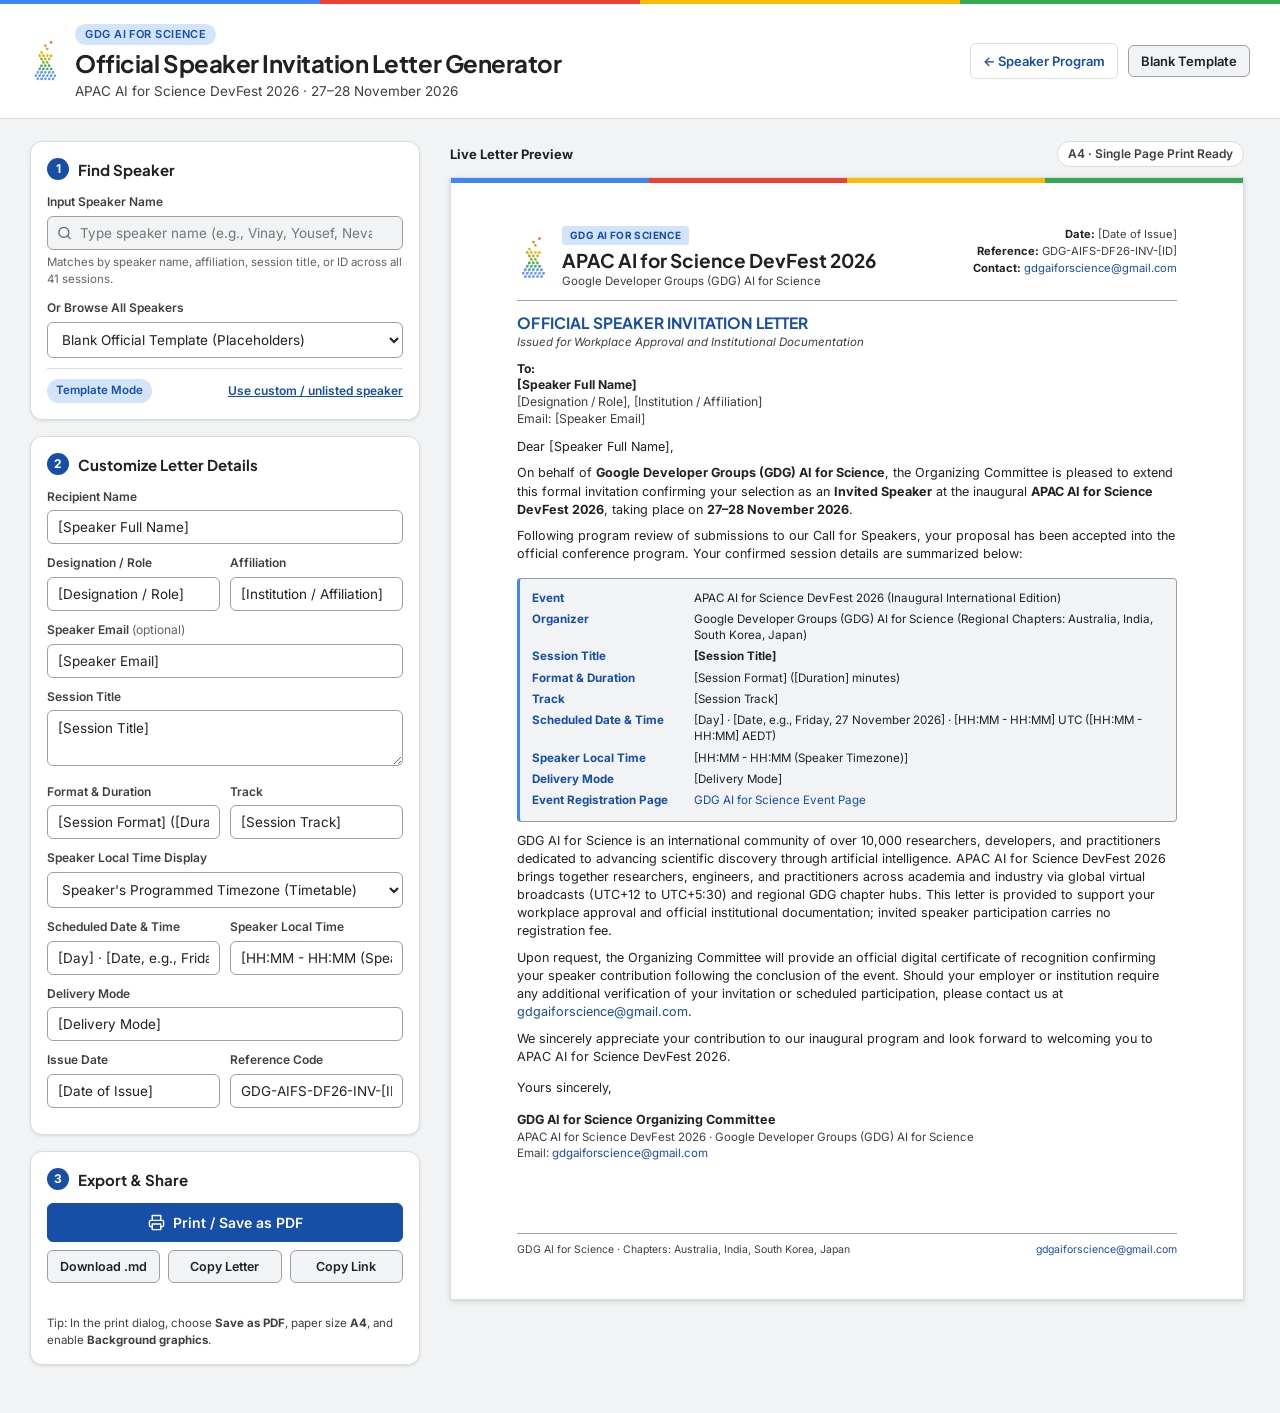
==== letter.html @ a26cb940 "Sync local files and add invites" ====
<!DOCTYPE html>
<html lang="en">

<head>
  <meta charset="UTF-8" />
  <meta name="viewport" content="width=device-width, initial-scale=1.0" />
  <title>Speaker Invitation Letter Generator — APAC AI for Science DevFest 2026</title>
  <link rel="icon" type="image/png" href="ai-for-science_beaker.png" />
  <link rel="preconnect" href="https://fonts.googleapis.com">
  <link rel="preconnect" href="https://fonts.gstatic.com" crossorigin>
  <link
    href="https://fonts.googleapis.com/css2?family=Inter:wght@400;500;600;700&amp;family=Plus+Jakarta+Sans:wght@600;700&amp;display=swap"
    rel="stylesheet">
  <link rel="stylesheet" href="styles.css" />
  <link rel="stylesheet" href="letter.css" />
</head>

<body>
  <div class="google-accent-bar no-print"></div>

  <header class="app-header no-print">
    <div class="app-container app-header-inner">
      <div class="app-brand">
        <img src="ai-for-science_beaker.png" alt="AI for Science logo" class="app-brand-logo" />
        <div>
          <div class="eyebrow app-eyebrow">GDG AI for Science</div>
          <h1 class="app-title">Official Speaker Invitation Letter Generator</h1>
          <p class="app-subtitle">APAC AI for Science DevFest 2026 · 27–28 November 2026</p>
        </div>
      </div>

      <div class="app-header-actions">
        <a href="index.html" class="app-nav-link">← Speaker Program</a>
        <button type="button" id="resetTemplateBtn" class="btn-secondary-sm">Blank Template</button>
      </div>
    </div>
  </header>

  <main class="app-container workspace-grid">
    <aside class="controls-panel no-print" aria-label="Speaker selector and letter customization">
      <section class="panel-card">
        <div class="panel-step-header">
          <span class="step-pill">1</span>
          <h2>Find Speaker</h2>
        </div>

        <div class="field-group">
          <label for="speakerSearch" class="field-label">Input Speaker Name</label>
          <div class="combobox-wrap">
            <svg class="combobox-icon" viewBox="0 0 24 24" fill="none" stroke="currentColor" stroke-width="2"
              stroke-linecap="round" stroke-linejoin="round" aria-hidden="true">
              <circle cx="11" cy="11" r="8"></circle>
              <line x1="21" y1="21" x2="16.65" y2="16.65"></line>
            </svg>
            <input type="text" id="speakerSearch" class="field-input combobox-input"
              placeholder="Type speaker name (e.g., Vinay, Yousef, Nevasini)..." autocomplete="off"
              role="combobox" aria-expanded="false" aria-controls="speakerDropdown" aria-autocomplete="list" />
            <button type="button" id="clearSpeakerSearchBtn" class="combobox-clear" title="Clear speaker search"
              aria-label="Clear speaker search">&times;</button>
            <ul id="speakerDropdown" class="combobox-dropdown" role="listbox" aria-label="Matching speakers" hidden></ul>
          </div>
          <p class="field-hint">Matches by speaker name, affiliation, session title, or ID across all 41 sessions.</p>
        </div>

        <div class="field-group">
          <label for="speakerSelect" class="field-label">Or Browse All Speakers</label>
          <select id="speakerSelect" class="field-select">
            <option value="__TEMPLATE__">Blank Official Template (Placeholders)</option>
          </select>
        </div>

        <div class="status-row">
          <span id="modeBadge" class="mode-badge">Template Mode</span>
          <button type="button" id="customSpeakerBtn" class="btn-link-inline">Use custom / unlisted speaker</button>
        </div>
      </section>

      <section class="panel-card">
        <div class="panel-step-header">
          <span class="step-pill">2</span>
          <h2>Customize Letter Details</h2>
        </div>

        <div class="field-group">
          <label for="fieldSpeaker" class="field-label">Recipient Name</label>
          <input type="text" id="fieldSpeaker" class="field-input" />
        </div>

        <div class="field-grid-2">
          <div class="field-group">
            <label for="fieldDesignation" class="field-label">Designation / Role</label>
            <input type="text" id="fieldDesignation" class="field-input" />
          </div>
          <div class="field-group">
            <label for="fieldAffiliation" class="field-label">Affiliation</label>
            <input type="text" id="fieldAffiliation" class="field-input" />
          </div>
        </div>

        <div class="field-group">
          <label for="fieldEmail" class="field-label">Speaker Email <span class="label-opt">(optional)</span></label>
          <input type="email" id="fieldEmail" class="field-input"
            placeholder="Leave blank to omit or enter email for workplace letter" />
        </div>

        <div class="field-group">
          <label for="fieldTitle" class="field-label">Session Title</label>
          <textarea id="fieldTitle" class="field-textarea" rows="2"></textarea>
        </div>

        <div class="field-grid-2">
          <div class="field-group">
            <label for="fieldFormat" class="field-label">Format &amp; Duration</label>
            <input type="text" id="fieldFormat" class="field-input" />
          </div>
          <div class="field-group">
            <label for="fieldTrack" class="field-label">Track</label>
            <input type="text" id="fieldTrack" class="field-input" />
          </div>
        </div>

        <div class="field-group">
          <label for="tzSelect" class="field-label">Speaker Local Time Display</label>
          <select id="tzSelect" class="field-select">
            <option value="PROGRAMMED">Speaker's Programmed Timezone (Timetable)</option>
            <option value="LOCAL">My Browser Local Time</option>
            <option value="Australia/Sydney">AEDT — Sydney (UTC+11)</option>
            <option value="Asia/Tokyo">JST / KST — Tokyo &amp; Seoul (UTC+9)</option>
            <option value="Australia/Perth">AWST / SGT — Perth &amp; Singapore (UTC+8)</option>
            <option value="Asia/Kolkata">IST — India (UTC+5:30)</option>
            <option value="Europe/Berlin">CET — Berlin &amp; Paris (UTC+1)</option>
            <option value="UTC">UTC</option>
            <option value="America/New_York">EST — US East (UTC-5)</option>
            <option value="America/Los_Angeles">PST — US West (UTC-8)</option>
          </select>
        </div>

        <div class="field-grid-2">
          <div class="field-group">
            <label for="fieldSchedule" class="field-label">Scheduled Date &amp; Time</label>
            <input type="text" id="fieldSchedule" class="field-input" />
          </div>
          <div class="field-group">
            <label for="fieldLocalTime" class="field-label">Speaker Local Time</label>
            <input type="text" id="fieldLocalTime" class="field-input" />
          </div>
        </div>

        <div class="field-group">
          <label for="fieldDelivery" class="field-label">Delivery Mode</label>
          <input type="text" id="fieldDelivery" class="field-input" />
        </div>

        <div class="field-grid-2">
          <div class="field-group">
            <label for="fieldIssueDate" class="field-label">Issue Date</label>
            <input type="text" id="fieldIssueDate" class="field-input" />
          </div>
          <div class="field-group">
            <label for="fieldRefId" class="field-label">Reference Code</label>
            <input type="text" id="fieldRefId" class="field-input" />
          </div>
        </div>
      </section>

      <section class="panel-card actions-card">
        <div class="panel-step-header">
          <span class="step-pill">3</span>
          <h2>Export &amp; Share</h2>
        </div>

        <button type="button" id="printPdfBtn" class="btn-primary">
          <svg width="17" height="17" viewBox="0 0 24 24" fill="none" stroke="currentColor" stroke-width="2"
            stroke-linecap="round" stroke-linejoin="round" aria-hidden="true">
            <polyline points="6 9 6 2 18 2 18 9"></polyline>
            <path d="M6 18H4a2 2 0 0 1-2-2v-5a2 2 0 0 1 2-2h16a2 2 0 0 1 2 2v5a2 2 0 0 1-2 2h-2"></path>
            <rect x="6" y="14" width="12" height="8"></rect>
          </svg>
          <span>Print / Save as PDF</span>
        </button>

        <div class="action-row-secondary">
          <button type="button" id="downloadMdBtn" class="btn-secondary">Download .md</button>
          <button type="button" id="copyMdBtn" class="btn-secondary">Copy Letter</button>
          <button type="button" id="copyLinkBtn" class="btn-secondary">Copy Link</button>
        </div>

        <p id="actionFeedback" class="action-feedback" role="status" aria-live="polite"></p>
        <p class="print-tip">Tip: In the print dialog, choose <strong>Save as PDF</strong>, paper size <strong>A4</strong>, and enable <strong>Background graphics</strong>.</p>
      </section>
    </aside>

    <section class="preview-panel" aria-label="Official invitation letter preview">
      <div class="preview-bar no-print">
        <span class="preview-bar-title">Live Letter Preview</span>
        <span class="preview-bar-meta">A4 · Single Page Print Ready</span>
      </div>

      <article class="letter-sheet" id="letterSheet">
        <div class="sheet-accent-bar" aria-hidden="true">
          <span class="seg-blue"></span>
          <span class="seg-red"></span>
          <span class="seg-yellow"></span>
          <span class="seg-green"></span>
        </div>

        <div class="sheet-inner" id="letterSheetInner">
          <p class="letter-p">Loading official invitation template…</p>
        </div>
      </article>
    </section>
  </main>

  <script src="data.js"></script>
  <script src="letter.js"></script>
</body>

</html>
---- styles.css ----
:root {
  /* Google News Partner Marketing Hub Light Palette (WCAG 2.2 AA Compliant) */
  --bg-page: #F1F3F4;
  --bg-surface: #FFFFFF;
  --bg-subtle: #F1F3F4;
  --border-light: #9AA0A6;
  --border-subtle: #DADCE0;

  --text-primary: #202124;
  --text-secondary: #3C4043;
  --text-muted: #5F6368;

  --brand-blue: #4285F4;
  --brand-red: #EA4335;
  --brand-yellow: #FBBC04;
  --brand-green: #34A853;
  --brand-orange: #E37400;

  --google-blue: #174EA6;
  --google-blue-hover: #174EA6;
  --google-blue-tint: #D2E3FC;
  --google-blue-text: #174EA6;

  --google-green: #0D652D;
  --google-green-tint: #CEEAD6;
  --google-green-text: #0D652D;

  --google-yellow: #FBBC04;
  --google-yellow-tint: #FEEFC3;
  --google-yellow-text: #202124;

  --google-red: #A50E0E;
  --google-red-tint: #FAD2CF;
  --google-red-text: #A50E0E;

  --teal-tint: #E4F7FB;
  --teal-text: #007B83;

  --radius-sm: 6px;
  --radius-md: 12px;
  --radius-pill: 999px;
  --shadow-sm: 0 1px 2px rgba(60, 64, 67, 0.08), 0 1px 3px 1px rgba(60, 64, 67, 0.04);
  --shadow-hover: 0 2px 6px rgba(60, 64, 67, 0.12), 0 1px 2px rgba(60, 64, 67, 0.08);
}

* {
  box-sizing: border-box;
  margin: 0;
  padding: 0;
}

body {
  font-family: 'Inter', -apple-system, BlinkMacSystemFont, "Segoe UI", Roboto, sans-serif;
  background-color: var(--bg-page);
  color: var(--text-primary);
  line-height: 1.55;
  -webkit-font-smoothing: antialiased;
  padding-bottom: 48px;
}

/* Top Google 4-Color Accent Bar */
.google-accent-bar {
  height: 4px;
  width: 100%;
  background: linear-gradient(90deg,
      #4285F4 0%, #4285F4 25%,
      #EA4335 25%, #EA4335 50%,
      #FBBC04 50%, #FBBC04 75%,
      #34A853 75%, #34A853 100%);
}

.container {
  max-width: 1060px;
  margin: 0 auto;
  padding: 0 20px;
}

/* Header */
.site-header {
  background: var(--bg-surface);
  border-bottom: 1px solid var(--border-subtle);
  padding: 28px 0 22px;
}

.eyebrow {
  display: inline-flex;
  align-items: center;
  gap: 8px;
  font-size: 12px;
  font-weight: 600;
  letter-spacing: 0.04em;
  text-transform: uppercase;
  color: var(--google-blue);
  background: var(--google-blue-tint);
  padding: 4px 12px;
  border-radius: var(--radius-pill);
  margin-bottom: 12px;
}

.header-top {
  display: flex;
  flex-wrap: wrap;
  justify-content: space-between;
  align-items: flex-end;
  gap: 16px;
}

h1 {
  font-family: 'Plus Jakarta Sans', 'Inter', sans-serif;
  font-size: clamp(22px, 3.2vw, 30px);
  font-weight: 700;
  color: var(--text-primary);
  letter-spacing: -0.02em;
  line-height: 1.2;
}

.subtitle {
  margin-top: 6px;
  font-size: 14.5px;
  color: var(--text-secondary);
  max-width: 700px;
}

.meta-pills {
  display: flex;
  flex-wrap: wrap;
  gap: 8px;
  margin-top: 14px;
}

.meta-pill {
  display: inline-flex;
  align-items: center;
  gap: 6px;
  font-size: 12.5px;
  color: var(--text-secondary);
  background: var(--bg-subtle);
  padding: 5px 11px;
  border-radius: var(--radius-sm);
  font-weight: 500;
}

/* Controls Toolbar */
.controls-wrapper {
  background: rgba(255, 255, 255, 0.96);
  backdrop-filter: blur(8px);
  border-bottom: 1px solid var(--border-light);
  position: sticky;
  top: 0;
  z-index: 30;
  padding: 14px 0;
}

.controls-row-main {
  display: grid;
  grid-template-columns: 1fr auto auto;
  gap: 10px;
  align-items: center;
}

.search-box {
  position: relative;
  width: 100%;
}

.search-box svg {
  position: absolute;
  left: 12px;
  top: 50%;
  transform: translateY(-50%);
  width: 17px;
  height: 17px;
  color: var(--text-muted);
  pointer-events: none;
}

.search-input {
  width: 100%;
  padding: 9px 34px 9px 38px;
  font-size: 14px;
  font-family: inherit;
  color: var(--text-primary);
  background: var(--bg-page);
  border: 1px solid var(--border-light);
  border-radius: var(--radius-sm);
  transition: border-color 0.15s, background-color 0.15s, box-shadow 0.15s;
}

.search-input:focus {
  outline: none;
  background: var(--bg-surface);
  border-color: var(--google-blue);
  box-shadow: 0 0 0 3px rgba(26, 115, 232, 0.14);
}

.clear-search {
  position: absolute;
  right: 8px;
  top: 50%;
  transform: translateY(-50%);
  background: none;
  border: none;
  color: var(--text-muted);
  cursor: pointer;
  font-size: 16px;
  line-height: 1;
  padding: 4px;
  display: none;
}

.clear-search.visible {
  display: block;
}

.tz-select-wrap {
  display: flex;
  align-items: center;
  gap: 6px;
}

.tz-label {
  font-size: 12px;
  font-weight: 600;
  color: var(--text-secondary);
  white-space: nowrap;
}

.select-control {
  padding: 8.5px 10px;
  font-size: 13px;
  font-family: inherit;
  font-weight: 500;
  color: var(--text-primary);
  background: var(--bg-surface);
  border: 1px solid var(--border-light);
  border-radius: var(--radius-sm);
  cursor: pointer;
}

.select-control:focus {
  outline: none;
  border-color: var(--google-blue);
}

/* Filter Chips Row */
.controls-row-filters {
  display: flex;
  flex-wrap: wrap;
  align-items: center;
  justify-content: space-between;
  gap: 10px;
  margin-top: 10px;
}

.chip-group {
  display: flex;
  flex-wrap: wrap;
  align-items: center;
  gap: 6px;
}

.day-tabs {
  display: inline-flex;
  background: var(--bg-subtle);
  padding: 3px;
  border-radius: var(--radius-sm);
}

.day-tab {
  border: none;
  background: transparent;
  color: var(--text-secondary);
  font-family: inherit;
  font-size: 12.5px;
  font-weight: 600;
  padding: 5px 11px;
  border-radius: 4px;
  cursor: pointer;
  transition: all 0.15s;
}

.day-tab.active {
  background: var(--bg-surface);
  color: var(--google-blue);
  box-shadow: 0 1px 2px rgba(0, 0, 0, 0.08);
}

.chip {
  border: 1px solid var(--border-light);
  background: var(--bg-surface);
  color: var(--text-secondary);
  font-family: inherit;
  font-size: 12.5px;
  font-weight: 500;
  padding: 5px 11px;
  border-radius: var(--radius-pill);
  cursor: pointer;
  transition: all 0.15s;
  display: inline-flex;
  align-items: center;
  gap: 5px;
  white-space: nowrap;
}

.chip:hover {
  background: var(--bg-subtle);
  color: var(--text-primary);
}

.chip.active {
  background: var(--google-blue-tint);
  border-color: #AECBFA;
  color: var(--google-blue-text);
  font-weight: 600;
}

.chip-dot {
  width: 7px;
  height: 7px;
  border-radius: 50%;
  display: inline-block;
}

/* Event Registration & Live Stream Actions */
.event-actions {
  display: flex;
  flex-wrap: wrap;
  align-items: center;
  gap: 8px;
}

.reg-link {
  display: inline-flex;
  align-items: center;
  gap: 5px;
  font-size: 12.5px;
  font-weight: 600;
  color: var(--google-blue);
  background: var(--bg-surface);
  border: 1px solid var(--brand-blue);
  padding: 5px 11px;
  border-radius: var(--radius-sm);
  text-decoration: none;
  white-space: nowrap;
  transition: background-color 0.15s, color 0.15s, border-color 0.15s;
}

.reg-link:hover {
  background: var(--google-blue-tint);
  border-color: var(--google-blue);
  text-decoration: underline;
}

.reg-link:focus-visible {
  outline: 2px solid var(--google-blue);
  outline-offset: 2px;
}

.btn-livestream {
  display: inline-flex;
  align-items: center;
  gap: 6px;
  font-size: 12.5px;
  font-weight: 600;
  color: var(--google-red-text);
  background: var(--google-red-tint);
  border: 1px solid var(--brand-red);
  padding: 5px 11px;
  border-radius: var(--radius-sm);
  text-decoration: none;
  white-space: nowrap;
  cursor: pointer;
  transition: background-color 0.15s, color 0.15s, border-color 0.15s, box-shadow 0.15s;
}

.btn-livestream:hover {
  background: var(--google-red);
  border-color: var(--google-red);
  color: var(--bg-surface);
  box-shadow: var(--shadow-sm);
}

.btn-livestream:focus-visible {
  outline: 2px solid var(--google-red);
  outline-offset: 2px;
}

.btn-livestream[href="TBD"] {
  cursor: not-allowed;
}

.tbd-badge {
  font-size: 10.5px;
  font-weight: 700;
  letter-spacing: 0.03em;
  color: var(--google-red-text);
  background: var(--bg-surface);
  border: 1px solid var(--brand-red);
  padding: 0.5px 5px;
  border-radius: 4px;
  line-height: 1.35;
}

.btn-livestream:not([href="TBD"]) .tbd-badge {
  display: none;
}

/* Status & Utility Bar */
.status-bar {
  display: flex;
  flex-wrap: wrap;
  justify-content: space-between;
  align-items: center;
  gap: 10px;
  margin: 18px 0 14px;
  font-size: 13px;
  color: var(--text-secondary);
}

.utility-btns {
  display: flex;
  gap: 8px;
  align-items: center;
}

.btn-text {
  background: none;
  border: 1px solid var(--border-light);
  background: var(--bg-surface);
  color: var(--text-secondary);
  font-family: inherit;
  font-size: 12px;
  font-weight: 500;
  padding: 5px 10px;
  border-radius: var(--radius-sm);
  cursor: pointer;
  transition: all 0.15s;
}

.btn-text:hover {
  color: var(--google-blue);
  border-color: var(--google-blue);
  background: var(--google-blue-tint);
}

/* Day Headers */
.day-section {
  margin-top: 24px;
}

.day-banner {
  display: flex;
  align-items: baseline;
  justify-content: space-between;
  flex-wrap: wrap;
  gap: 8px;
  padding-bottom: 10px;
  margin-bottom: 14px;
  border-bottom: 2px solid var(--text-primary);
}

.day-banner h2 {
  font-family: 'Plus Jakarta Sans', 'Inter', sans-serif;
  font-size: 19px;
  font-weight: 700;
  color: var(--text-primary);
}

.day-banner span {
  font-size: 13px;
  color: var(--text-secondary);
  font-weight: 500;
}

/* Break / Marker Row */
.marker-row {
  display: flex;
  align-items: center;
  gap: 14px;
  padding: 8px 14px;
  margin: 8px 0;
  font-size: 12.5px;
  color: var(--text-muted);
  border: 1px dashed var(--border-light);
  border-radius: var(--radius-sm);
  background: rgba(255, 255, 255, 0.55);
}

.marker-time {
  font-variant-numeric: tabular-nums;
  font-weight: 600;
  min-width: 145px;
  color: var(--text-secondary);
}

/* Session Card */
.session-card {
  background: var(--bg-surface);
  border: 1px solid var(--border-subtle);
  border-radius: var(--radius-md);
  padding: 18px 20px;
  margin-bottom: 12px;
  box-shadow: var(--shadow-sm);
  scroll-margin-top: 120px;
  transition: box-shadow 0.18s ease, border-color 0.18s ease;
}

.session-card:hover {
  box-shadow: var(--shadow-hover);
  border-color: var(--border-light);
}

.session-card.targeted {
  border-color: var(--google-blue);
  box-shadow: 0 0 0 2px rgba(26, 115, 232, 0.18), var(--shadow-hover);
}

.session-card.bookmarked {
  border-left: 4px solid var(--google-yellow);
}

.card-grid {
  display: grid;
  grid-template-columns: 165px 1fr;
  gap: 18px;
  align-items: start;
}

/* Left Time Column */
.time-col {
  display: flex;
  flex-direction: column;
  gap: 5px;
  padding-top: 2px;
}

.time-primary {
  font-size: 13.5px;
  font-weight: 700;
  color: var(--text-primary);
  font-variant-numeric: tabular-nums;
  line-height: 1.3;
}

.time-date-sub {
  font-size: 11.5px;
  color: var(--text-muted);
  font-weight: 500;
}

.format-badge {
  display: inline-flex;
  align-items: center;
  width: fit-content;
  margin-top: 4px;
  font-size: 11.5px;
  font-weight: 600;
  padding: 2.5px 8.5px;
  border-radius: 4px;
}

.fmt-talk {
  background: var(--google-blue-tint);
  color: var(--google-blue-text);
}

.fmt-workshop {
  background: var(--google-green-tint);
  color: var(--google-green-text);
}

.fmt-lightning {
  background: var(--google-yellow-tint);
  color: var(--google-yellow-text);
}

.fmt-custom {
  background: var(--google-red-tint);
  color: var(--google-red-text);
}

/* Right Content Column */
.content-col {
  min-width: 0;
}

.card-top-row {
  display: flex;
  justify-content: space-between;
  align-items: flex-start;
  gap: 12px;
}

.session-title {
  font-family: 'Plus Jakarta Sans', 'Inter', sans-serif;
  font-size: 16.5px;
  font-weight: 700;
  color: var(--text-primary);
  line-height: 1.35;
  cursor: pointer;
}

.session-title:hover {
  color: var(--google-blue);
}

.card-top-actions {
  display: inline-flex;
  align-items: center;
  gap: 2px;
  flex-shrink: 0;
}

.link-btn,
.bookmark-btn {
  background: transparent;
  border: 1px solid transparent;
  cursor: pointer;
  color: var(--text-muted);
  padding: 4px;
  border-radius: 6px;
  flex-shrink: 0;
  transition: all 0.15s;
  display: inline-flex;
  align-items: center;
  justify-content: center;
  text-decoration: none;
}

.link-btn:hover {
  background: var(--bg-subtle);
  color: var(--google-blue);
}

.link-btn.active {
  color: var(--google-blue);
}

.link-btn.copied {
  color: var(--google-green-text);
  background: var(--google-green-tint);
  font-size: 11.5px;
  font-weight: 600;
  gap: 3px;
  padding: 3px 7px;
}

.bookmark-btn:hover {
  background: var(--bg-subtle);
  color: var(--text-primary);
}

.bookmark-btn.active {
  color: var(--google-yellow);
}

.speaker-line {
  margin-top: 5px;
  font-size: 13.5px;
  color: var(--text-secondary);
  display: flex;
  flex-wrap: wrap;
  align-items: center;
  gap: 6px;
}

.speaker-name {
  font-weight: 600;
  color: var(--text-primary);
}

.speaker-aff {
  color: var(--text-secondary);
}

.track-list {
  display: flex;
  flex-wrap: wrap;
  gap: 6px;
  margin-top: 9px;
}

.track-tag {
  font-size: 11.5px;
  font-weight: 500;
  padding: 2px 8px;
  border-radius: var(--radius-pill);
  border: 1px solid var(--border-subtle);
  background: var(--bg-page);
  color: var(--text-secondary);
}

.track-tag[data-track="AI → Science"] {
  background: #D2E3FC;
  border-color: #4285F4;
  color: #174EA6;
}

.track-tag[data-track="Science → AI"] {
  background: #CEEAD6;
  border-color: #34A853;
  color: #0D652D;
}

.track-tag[data-track="DeepTech & Quantum"] {
  background: #FEEFC3;
  border-color: #E37400;
  color: #202124;
}

.track-tag[data-track="SciComm & Policy"] {
  background: #FAD2CF;
  border-color: #EA4335;
  color: #A50E0E;
}

.track-tag[data-track="Responsible AI"] {
  background: var(--teal-tint);
  border-color: #B2EBF2;
  color: var(--teal-text);
}

/* Abstract Preview & Full Body */
.abstract-wrap {
  margin-top: 11px;
  font-size: 14px;
  color: #3C4043;
  line-height: 1.62;
}

.abstract-preview {
  display: -webkit-box;
  -webkit-line-clamp: 3;
  -webkit-box-orient: vertical;
  overflow: hidden;
}

.session-card.expanded .abstract-preview {
  display: none;
}

.details-panel {
  display: none;
}

.session-card.expanded .details-panel {
  display: block;
}

.abstract-full p {
  margin-bottom: 10px;
}

.abstract-full p:last-child {
  margin-bottom: 0;
}

.abstract-full ul {
  margin: 6px 0 10px 20px;
}

.abstract-full li {
  margin-bottom: 4px;
}

/* Speaker Bio & Links inside Expanded Panel */
.bio-box {
  margin-top: 14px;
  padding-top: 12px;
  border-top: 1px solid var(--border-subtle);
  font-size: 13px;
  color: var(--text-secondary);
  line-height: 1.55;
}

.bio-label {
  font-size: 11px;
  font-weight: 700;
  text-transform: uppercase;
  letter-spacing: 0.05em;
  color: var(--text-muted);
  margin-bottom: 4px;
}

.links-row {
  display: flex;
  flex-wrap: wrap;
  gap: 8px;
  margin-top: 12px;
}

.ext-link {
  display: inline-flex;
  align-items: center;
  gap: 5px;
  font-size: 12px;
  font-weight: 600;
  color: var(--google-blue);
  background: var(--google-blue-tint);
  padding: 4px 10px;
  border-radius: var(--radius-sm);
  text-decoration: none;
  transition: background 0.15s;
}

.ext-link:hover {
  background: #D2E3FC;
  text-decoration: none;
}

.card-footer-actions {
  margin-top: 10px;
  display: flex;
  align-items: center;
  justify-content: space-between;
}

.toggle-btn {
  background: none;
  border: none;
  color: var(--google-blue);
  font-family: inherit;
  font-size: 13px;
  font-weight: 600;
  cursor: pointer;
  padding: 2px 0;
  display: inline-flex;
  align-items: center;
  gap: 4px;
}

.toggle-btn:hover {
  color: var(--google-blue-hover);
  text-decoration: underline;
}

mark {
  background-color: #FEF08A;
  color: inherit;
  padding: 0 2px;
  border-radius: 2px;
}

/* Empty State */
.empty-state {
  background: var(--bg-surface);
  border: 1px solid var(--border-subtle);
  border-radius: var(--radius-md);
  padding: 44px 20px;
  text-align: center;
  margin-top: 20px;
}

.empty-state h3 {
  font-size: 16px;
  font-weight: 600;
  margin-bottom: 6px;
}

.empty-state p {
  font-size: 13.5px;
  color: var(--text-secondary);
  margin-bottom: 14px;
}

/* Responsive adjustments for embeds & mobile */
@media (max-width: 740px) {
  .controls-row-main {
    grid-template-columns: 1fr;
  }

  .tz-select-wrap {
    justify-content: space-between;
  }

  .select-control {
    flex: 1;
  }

  .card-grid {
    grid-template-columns: 1fr;
    gap: 8px;
  }

  .time-col {
    flex-direction: row;
    flex-wrap: wrap;
    align-items: center;
    justify-content: space-between;
    padding-bottom: 8px;
    border-bottom: 1px solid var(--border-subtle);
  }

  .format-badge {
    margin-top: 0;
  }

  .marker-row {
    flex-direction: column;
    align-items: flex-start;
    gap: 2px;
  }
}
---- letter.css ----
/* Styles for the Speaker Invitation Letter Generator (reuses palette tokens from styles.css) */

.app-container {
  max-width: 1260px;
  margin: 0 auto;
  padding: 0 20px;
}

/* App Header */
.app-header {
  background: var(--bg-surface);
  border-bottom: 1px solid var(--border-subtle);
  padding: 16px 0;
}

.app-header-inner {
  display: flex;
  flex-wrap: wrap;
  align-items: center;
  justify-content: space-between;
  gap: 16px;
}

.app-brand {
  display: flex;
  align-items: center;
  gap: 14px;
}

.app-brand-logo {
  height: 50px;
  width: auto;
  object-fit: contain;
  flex-shrink: 0;
}

.app-eyebrow {
  margin-bottom: 4px;
  font-size: 11px;
  padding: 2px 10px;
}

.app-title {
  font-size: clamp(19px, 2.3vw, 24px);
  line-height: 1.2;
}

.app-subtitle {
  margin-top: 3px;
  font-size: 13.5px;
  color: var(--text-secondary);
}

.app-header-actions {
  display: flex;
  align-items: center;
  gap: 10px;
}

.app-nav-link {
  display: inline-flex;
  align-items: center;
  gap: 6px;
  font-size: 13px;
  font-weight: 600;
  color: var(--google-blue);
  text-decoration: none;
  padding: 7px 12px;
  border-radius: var(--radius-sm);
  border: 1px solid var(--border-subtle);
  background: var(--bg-surface);
  transition: background-color 0.15s, border-color 0.15s;
}

.app-nav-link:hover {
  background: var(--google-blue-tint);
  border-color: var(--google-blue);
}

.btn-secondary-sm {
  padding: 7px 12px;
  font-size: 13px;
  font-weight: 600;
  font-family: inherit;
  color: var(--text-primary);
  background: var(--bg-subtle);
  border: 1px solid var(--border-light);
  border-radius: var(--radius-sm);
  cursor: pointer;
}

.btn-secondary-sm:hover {
  background: #E8EAED;
}

/* Main Workspace */
.workspace-grid {
  display: grid;
  grid-template-columns: 390px minmax(0, 1fr);
  gap: 24px;
  align-items: start;
  padding-top: 22px;
}

.controls-panel {
  display: flex;
  flex-direction: column;
  gap: 16px;
}

.panel-card {
  background: var(--bg-surface);
  border: 1px solid var(--border-subtle);
  border-radius: var(--radius-md);
  padding: 16px;
  box-shadow: var(--shadow-sm);
}

.panel-step-header {
  display: flex;
  align-items: center;
  gap: 9px;
  margin-bottom: 12px;
}

.panel-step-header h2 {
  font-family: 'Plus Jakarta Sans', 'Inter', sans-serif;
  font-size: 15px;
  font-weight: 700;
  color: var(--text-primary);
}

.step-pill {
  display: inline-flex;
  align-items: center;
  justify-content: center;
  width: 22px;
  height: 22px;
  border-radius: var(--radius-pill);
  background: var(--google-blue);
  color: #FFFFFF;
  font-size: 12px;
  font-weight: 700;
  flex-shrink: 0;
}

.field-group {
  margin-bottom: 10px;
}

.field-group:last-child {
  margin-bottom: 0;
}

.field-grid-2 {
  display: grid;
  grid-template-columns: 1fr 1fr;
  gap: 10px;
  margin-bottom: 10px;
}

.field-grid-2 .field-group {
  margin-bottom: 0;
}

.field-label {
  display: block;
  font-size: 12px;
  font-weight: 600;
  color: var(--text-secondary);
  margin-bottom: 4px;
}

.label-opt {
  font-weight: 400;
  color: var(--text-muted);
}

.field-input,
.field-select,
.field-textarea {
  width: 100%;
  font-family: inherit;
  font-size: 13.5px;
  color: var(--text-primary);
  background: var(--bg-surface);
  border: 1px solid var(--border-light);
  border-radius: var(--radius-sm);
  padding: 8px 10px;
  transition: border-color 0.15s, box-shadow 0.15s;
}

.field-textarea {
  resize: vertical;
  line-height: 1.4;
}

.field-input:focus,
.field-select:focus,
.field-textarea:focus {
  outline: none;
  border-color: var(--google-blue);
  box-shadow: 0 0 0 3px rgba(23, 78, 166, 0.15);
}

.field-hint {
  margin-top: 4px;
  font-size: 11.5px;
  color: var(--text-muted);
}

/* Search Combobox */
.combobox-wrap {
  position: relative;
}

.combobox-icon {
  position: absolute;
  left: 10px;
  top: 50%;
  transform: translateY(-50%);
  width: 15px;
  height: 15px;
  color: var(--text-muted);
  pointer-events: none;
}

.combobox-input {
  padding-left: 32px;
  padding-right: 30px;
  background: var(--bg-page);
}

.combobox-input:focus {
  background: var(--bg-surface);
}

.combobox-clear {
  position: absolute;
  right: 6px;
  top: 50%;
  transform: translateY(-50%);
  border: none;
  background: none;
  color: var(--text-muted);
  font-size: 16px;
  line-height: 1;
  padding: 4px;
  cursor: pointer;
  display: none;
}

.combobox-clear.visible {
  display: block;
}

.combobox-dropdown {
  position: absolute;
  left: 0;
  right: 0;
  top: calc(100% + 4px);
  z-index: 40;
  list-style: none;
  max-height: 260px;
  overflow-y: auto;
  background: var(--bg-surface);
  border: 1px solid var(--border-light);
  border-radius: var(--radius-sm);
  box-shadow: var(--shadow-hover);
}

.combobox-option {
  padding: 8px 10px;
  border-bottom: 1px solid var(--bg-subtle);
  cursor: pointer;
}

.combobox-option:last-child {
  border-bottom: none;
}

.combobox-option:hover,
.combobox-option.active {
  background: var(--google-blue-tint);
}

.combobox-opt-name {
  font-size: 13.5px;
  font-weight: 600;
  color: var(--text-primary);
}

.combobox-opt-sub {
  font-size: 11.5px;
  color: var(--text-secondary);
  margin-top: 1px;
}

.combobox-empty {
  padding: 10px;
  font-size: 12.5px;
  color: var(--text-secondary);
}

.status-row {
  display: flex;
  flex-wrap: wrap;
  align-items: center;
  justify-content: space-between;
  gap: 8px;
  margin-top: 10px;
  padding-top: 10px;
  border-top: 1px solid var(--border-subtle);
}

.mode-badge {
  display: inline-flex;
  align-items: center;
  font-size: 11.5px;
  font-weight: 600;
  padding: 3px 9px;
  border-radius: var(--radius-pill);
  background: var(--google-blue-tint);
  color: var(--google-blue);
}

.mode-badge.mode-custom {
  background: var(--google-yellow-tint);
  color: var(--google-yellow-text);
}

.mode-badge.mode-speaker {
  background: var(--google-green-tint);
  color: var(--google-green);
}

.btn-link-inline {
  background: none;
  border: none;
  padding: 0;
  font-family: inherit;
  font-size: 12px;
  font-weight: 600;
  color: var(--google-blue);
  cursor: pointer;
  text-decoration: underline;
}

/* Action Buttons */
.btn-primary {
  width: 100%;
  display: inline-flex;
  align-items: center;
  justify-content: center;
  gap: 8px;
  padding: 10px 14px;
  font-family: inherit;
  font-size: 14px;
  font-weight: 600;
  color: #FFFFFF;
  background: var(--google-blue);
  border: 1px solid var(--google-blue);
  border-radius: var(--radius-sm);
  cursor: pointer;
  transition: filter 0.15s;
}

.btn-primary:hover {
  filter: brightness(0.92);
}

.action-row-secondary {
  display: grid;
  grid-template-columns: repeat(3, 1fr);
  gap: 8px;
  margin-top: 8px;
}

.btn-secondary {
  padding: 8px 6px;
  font-family: inherit;
  font-size: 12.5px;
  font-weight: 600;
  color: var(--text-primary);
  background: var(--bg-subtle);
  border: 1px solid var(--border-light);
  border-radius: var(--radius-sm);
  cursor: pointer;
}

.btn-secondary:hover {
  background: #E8EAED;
}

.action-feedback {
  min-height: 18px;
  margin-top: 8px;
  font-size: 12px;
  font-weight: 600;
  color: var(--google-green);
}

.print-tip {
  margin-top: 6px;
  font-size: 11.5px;
  color: var(--text-secondary);
  line-height: 1.45;
}

/* Preview Panel & A4 Sheet */
.preview-panel {
  display: flex;
  flex-direction: column;
  align-items: center;
}

.preview-bar {
  width: 100%;
  max-width: 210mm;
  display: flex;
  justify-content: space-between;
  align-items: center;
  margin-bottom: 10px;
}

.preview-bar-title {
  font-size: 13px;
  font-weight: 700;
  color: var(--text-primary);
}

.preview-bar-meta {
  font-size: 12px;
  font-weight: 600;
  color: var(--text-secondary);
  background: var(--bg-surface);
  border: 1px solid var(--border-subtle);
  border-radius: var(--radius-pill);
  padding: 3px 10px;
}

.letter-sheet {
  width: 210mm;
  min-height: 297mm;
  background: #FFFFFF;
  color: var(--text-primary);
  border: 1px solid var(--border-subtle);
  box-shadow: var(--shadow-hover);
  display: flex;
  flex-direction: column;
  position: relative;
  overflow: hidden;
}

.sheet-accent-bar {
  display: grid;
  grid-template-columns: repeat(4, 1fr);
  height: 4.5px;
  width: 100%;
  flex-shrink: 0;
}

.seg-blue {
  background: var(--brand-blue);
}

.seg-red {
  background: var(--brand-red);
}

.seg-yellow {
  background: var(--brand-yellow);
}

.seg-green {
  background: var(--brand-green);
}

.sheet-inner {
  flex: 1;
  display: flex;
  flex-direction: column;
  padding: 11.5mm 17.5mm 11mm;
  font-size: 12.6px;
  line-height: 1.44;
}

.letterhead {
  display: flex;
  justify-content: space-between;
  align-items: flex-start;
  gap: 16px;
}

.letterhead-brand {
  display: flex;
  align-items: center;
  gap: 12px;
}

.letterhead-logo {
  height: 52px;
  width: auto;
  object-fit: contain;
  flex-shrink: 0;
}

.letterhead-pill {
  display: inline-block;
  font-size: 10px;
  font-weight: 700;
  letter-spacing: 0.04em;
  color: var(--google-blue);
  background: var(--google-blue-tint);
  padding: 2px 8px;
  border-radius: 3px;
  margin-bottom: 4px;
}

.letterhead-event {
  font-family: 'Plus Jakarta Sans', 'Inter', sans-serif;
  font-size: 19px;
  font-weight: 700;
  color: var(--text-primary);
  line-height: 1.18;
}

.letterhead-org {
  font-size: 11.5px;
  color: var(--text-secondary);
  margin-top: 2px;
}

.letterhead-meta {
  text-align: right;
  font-size: 11.2px;
  line-height: 1.5;
  color: var(--text-secondary);
  flex-shrink: 0;
}

.letterhead-meta strong {
  color: var(--text-primary);
}

.letterhead-meta a {
  color: var(--google-blue);
  text-decoration: none;
}

.letterhead-meta code {
  font-family: inherit;
  font-size: inherit;
  background: none;
  padding: 0;
}

.letterhead-rule {
  border: none;
  border-top: 1px solid var(--border-light);
  margin: 10px 0 11px;
}

.doc-heading {
  margin-bottom: 10px;
}

.doc-title {
  font-family: 'Plus Jakarta Sans', 'Inter', sans-serif;
  font-size: 15.5px;
  font-weight: 700;
  color: var(--google-blue);
  letter-spacing: 0.01em;
}

.doc-subtitle {
  font-size: 11.5px;
  font-style: italic;
  color: var(--text-secondary);
}

.recipient-block {
  margin-bottom: 10px;
  font-size: 12.2px;
  line-height: 1.38;
}

.recipient-label {
  font-weight: 700;
}

.recipient-name {
  font-weight: 700;
  color: var(--text-primary);
}

.recipient-role,
.recipient-email {
  color: var(--text-secondary);
}

.letter-p {
  margin-bottom: 8.5px;
}

.letter-p a,
.letter-list a {
  color: var(--google-blue);
  text-decoration: none;
}

.letter-h2,
.letter-h3 {
  font-family: 'Plus Jakarta Sans', 'Inter', sans-serif;
  font-weight: 700;
  color: var(--google-blue);
  margin: 10px 0 5px;
}

.letter-h2 {
  font-size: 13.8px;
}

.letter-h3 {
  font-size: 12.8px;
}

.letter-list {
  margin: 0 0 8.5px 20px;
  padding: 0;
}

.letter-list li {
  margin-bottom: 3px;
}

.letter-hr {
  border: none;
  border-top: 1px solid var(--border-light);
  margin: 8px 0;
}

.letter-code {
  font-family: ui-monospace, SFMono-Regular, Menlo, monospace;
  font-size: 0.92em;
  background: var(--bg-subtle);
  padding: 1px 4px;
  border-radius: 3px;
}

.session-summary-box {
  background: var(--bg-subtle);
  border: 1px solid var(--border-light);
  border-left: 3.5px solid var(--brand-blue);
  border-radius: 4px;
  padding: 9px 12px;
  margin: 6px 0 10px;
}

.session-summary-table {
  width: 100%;
  border-collapse: collapse;
  font-size: 11.6px;
  line-height: 1.36;
}

.session-summary-table th,
.session-summary-table td {
  padding: 2.8px 0;
  vertical-align: top;
  text-align: left;
}

.session-summary-table th {
  width: 162px;
  padding-right: 12px;
  font-weight: 700;
  color: var(--google-blue);
}

.session-summary-table td {
  color: var(--text-primary);
}

.session-summary-table a {
  color: var(--google-blue);
  text-decoration: none;
}

.letter-table-plain thead th {
  width: auto;
  border-bottom: 1px solid var(--border-light);
  padding-bottom: 4px;
}

.letter-table-plain td,
.letter-table-plain th {
  padding-right: 10px;
}

.signature-block {
  margin-top: 4px;
}

.signature-lead {
  margin-bottom: 14px;
}

.signature-name {
  font-weight: 700;
  color: var(--text-primary);
}

.signature-meta {
  font-size: 11.5px;
  color: var(--text-secondary);
  line-height: 1.4;
}

.signature-meta a {
  color: var(--google-blue);
  text-decoration: none;
}

.sheet-footer {
  margin-top: auto;
  padding-top: 8px;
  border-top: 1px solid var(--border-light);
  display: flex;
  justify-content: space-between;
  align-items: center;
  gap: 12px;
  font-size: 10.5px;
  color: var(--text-secondary);
}

.sheet-footer a {
  color: var(--google-blue);
  text-decoration: none;
}

/* Responsive Screen Layout */
@media (max-width: 1180px) {
  .workspace-grid {
    grid-template-columns: 1fr;
  }

  .preview-bar {
    max-width: 100%;
  }

  .letter-sheet {
    width: 100%;
    max-width: 210mm;
    min-height: auto;
  }
}

@media (max-width: 640px) {
  .field-grid-2,
  .action-row-secondary {
    grid-template-columns: 1fr;
  }

  .sheet-inner {
    padding: 20px 18px;
  }

  .letterhead,
  .sheet-footer {
    flex-direction: column;
    align-items: flex-start;
  }

  .letterhead-meta {
    text-align: left;
  }

  .session-summary-table th {
    width: 118px;
  }
}

/* Exact A4 Single-Page Print Styles */
@page {
  size: A4 portrait;
  margin: 0;
}

@media print {
  * {
    -webkit-print-color-adjust: exact !important;
    print-color-adjust: exact !important;
  }

  html,
  body {
    width: 210mm;
    height: 297mm;
    margin: 0 !important;
    padding: 0 !important;
    background: #FFFFFF !important;
  }

  .no-print {
    display: none !important;
  }

  .app-container,
  .workspace-grid,
  .preview-panel {
    display: block !important;
    width: 100% !important;
    max-width: none !important;
    margin: 0 !important;
    padding: 0 !important;
  }

  .letter-sheet {
    width: 210mm !important;
    height: 297mm !important;
    min-height: 297mm !important;
    max-height: 297mm !important;
    border: none !important;
    box-shadow: none !important;
    margin: 0 !important;
  }

  .sheet-inner {
    padding: 11mm 17mm 10mm !important;
  }
}
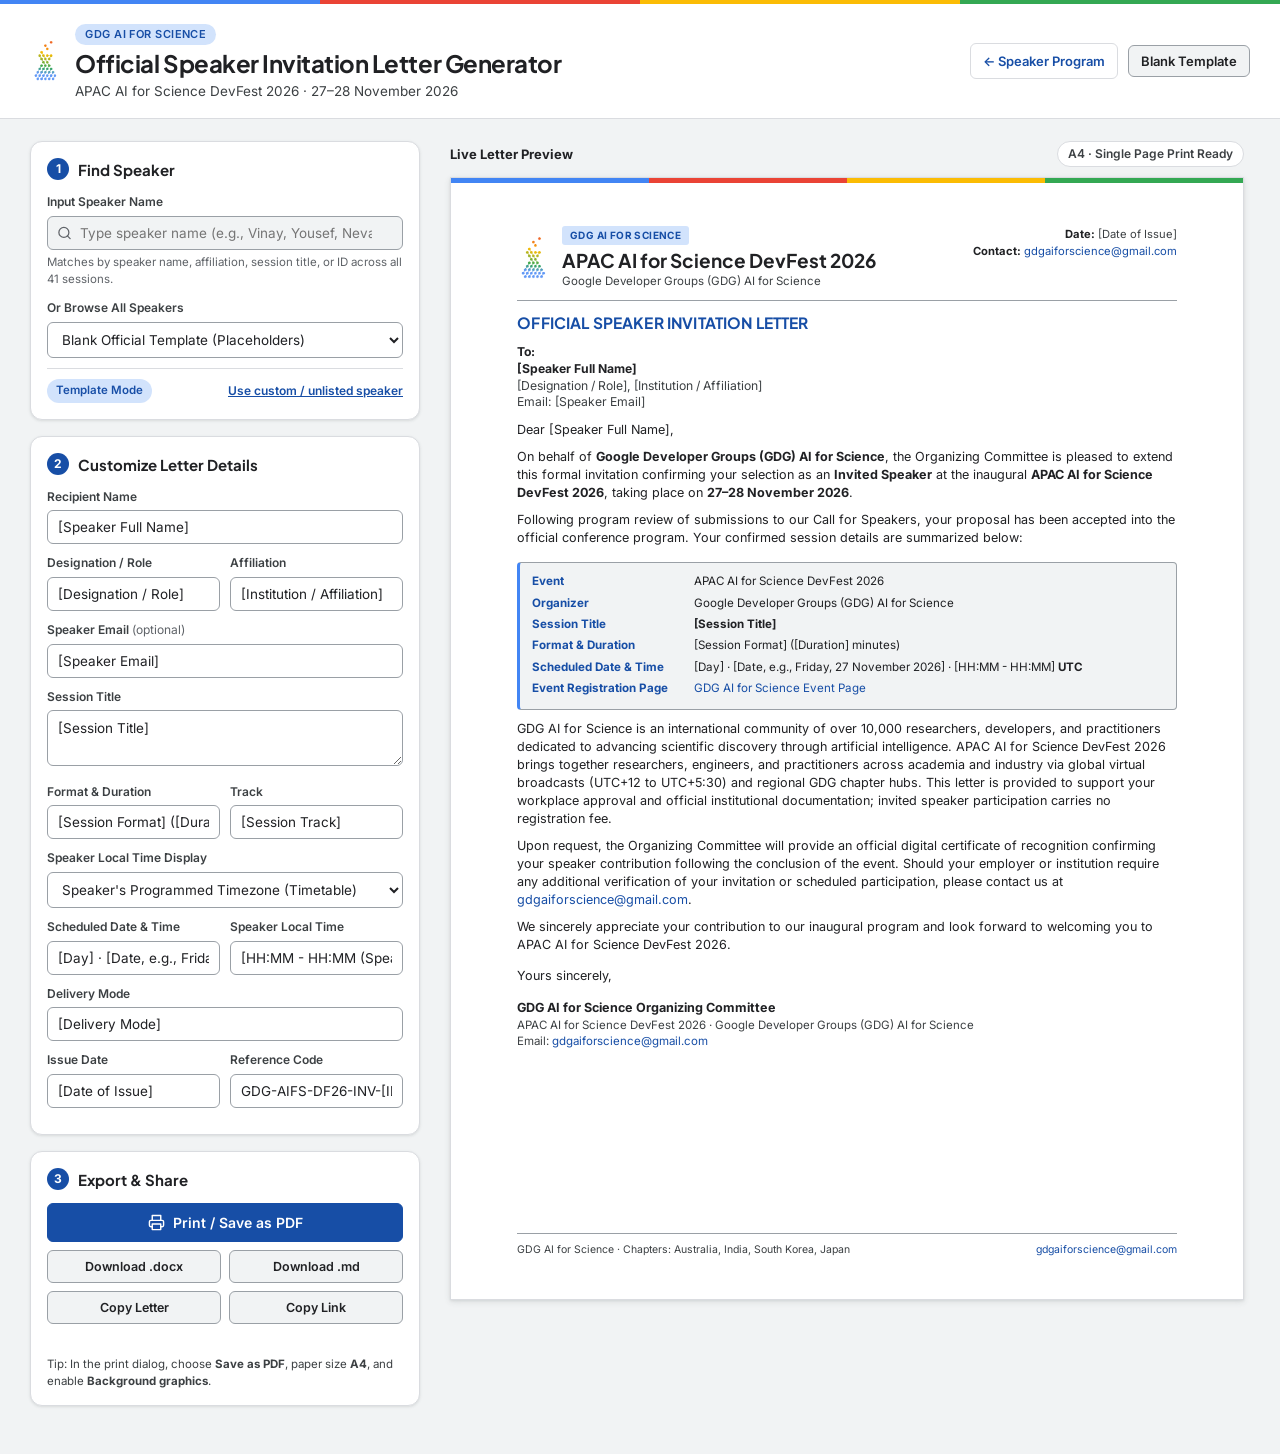
==== commit 3b07e890: "updates" ====
--- a/letter.html
+++ b/letter.html
@@ -180,6 +180,7 @@
         </button>
 
         <div class="action-row-secondary">
+          <button type="button" id="downloadDocxBtn" class="btn-secondary">Download .docx</button>
           <button type="button" id="downloadMdBtn" class="btn-secondary">Download .md</button>
           <button type="button" id="copyMdBtn" class="btn-secondary">Copy Letter</button>
           <button type="button" id="copyLinkBtn" class="btn-secondary">Copy Link</button>
--- a/letter.css
+++ b/letter.css
@@ -371,7 +371,7 @@
 
 .action-row-secondary {
   display: grid;
-  grid-template-columns: repeat(3, 1fr);
+  grid-template-columns: repeat(2, 1fr);
   gap: 8px;
   margin-top: 8px;
 }
